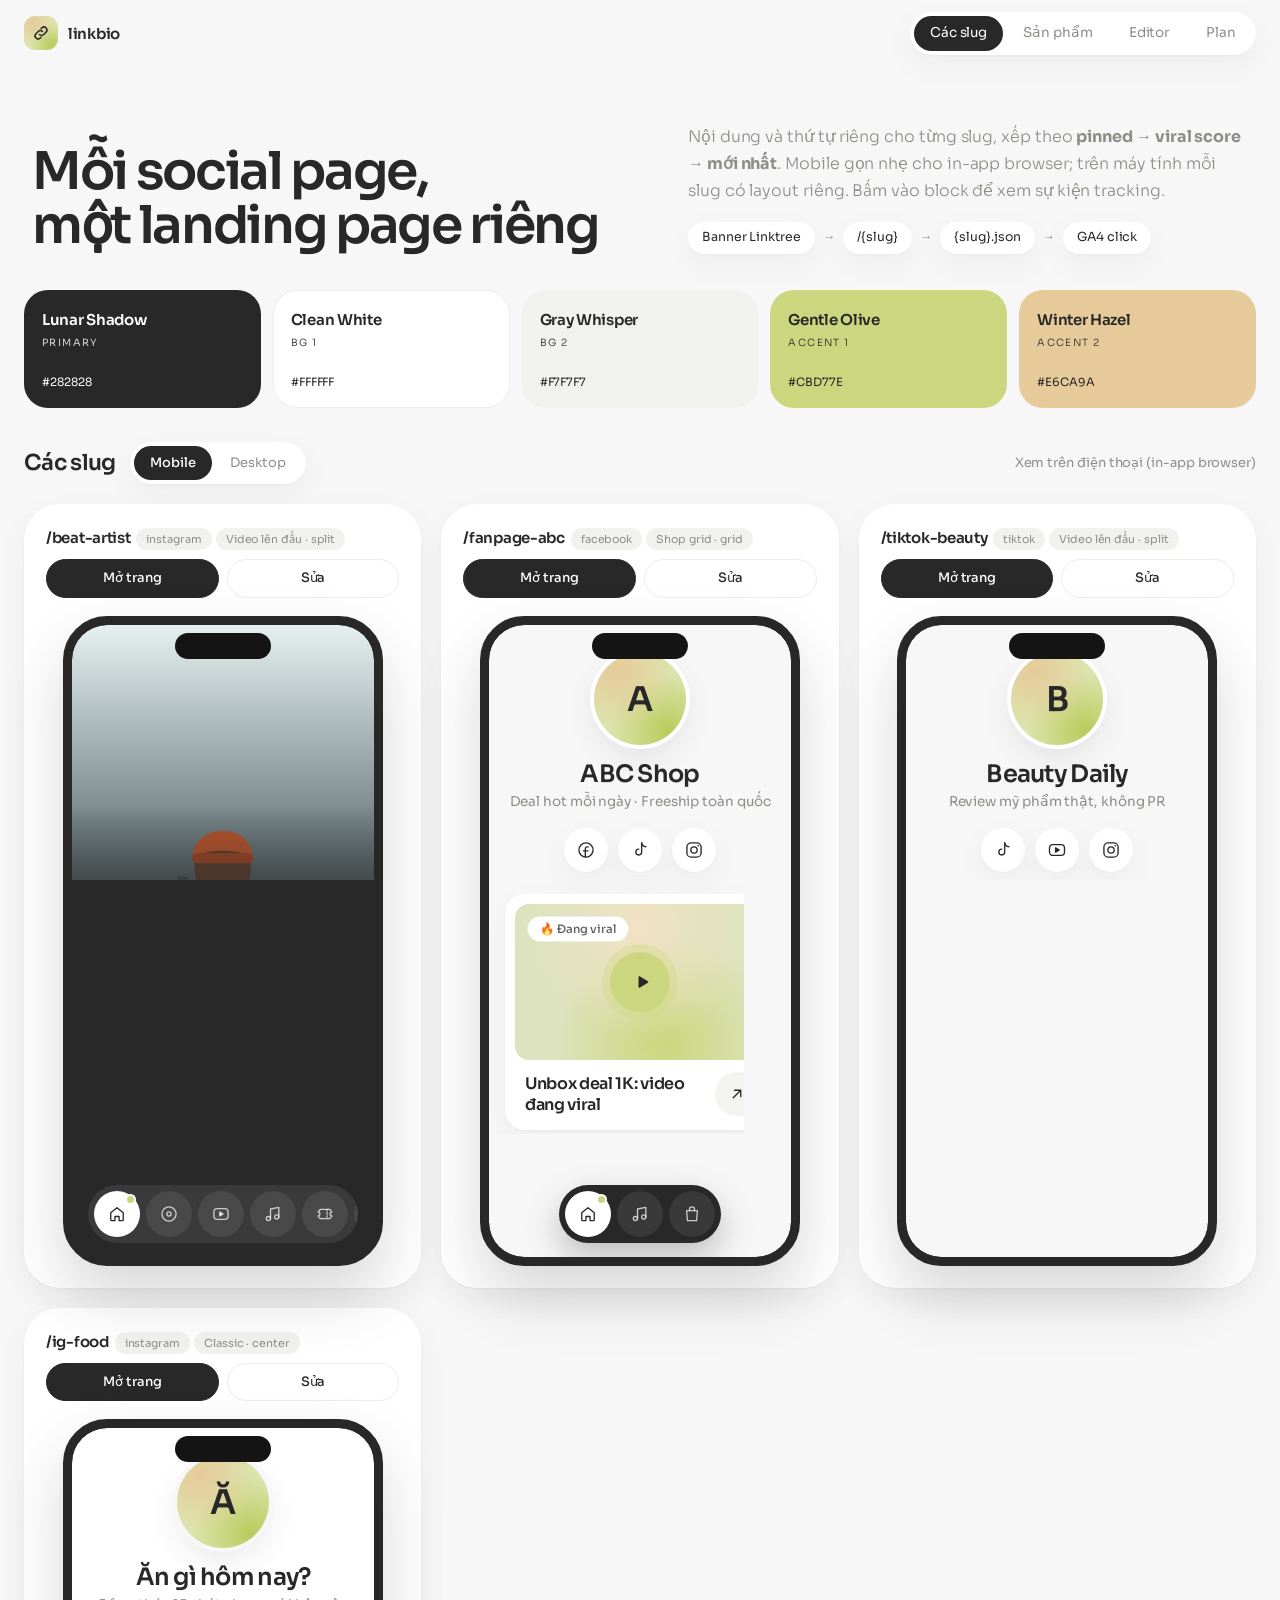
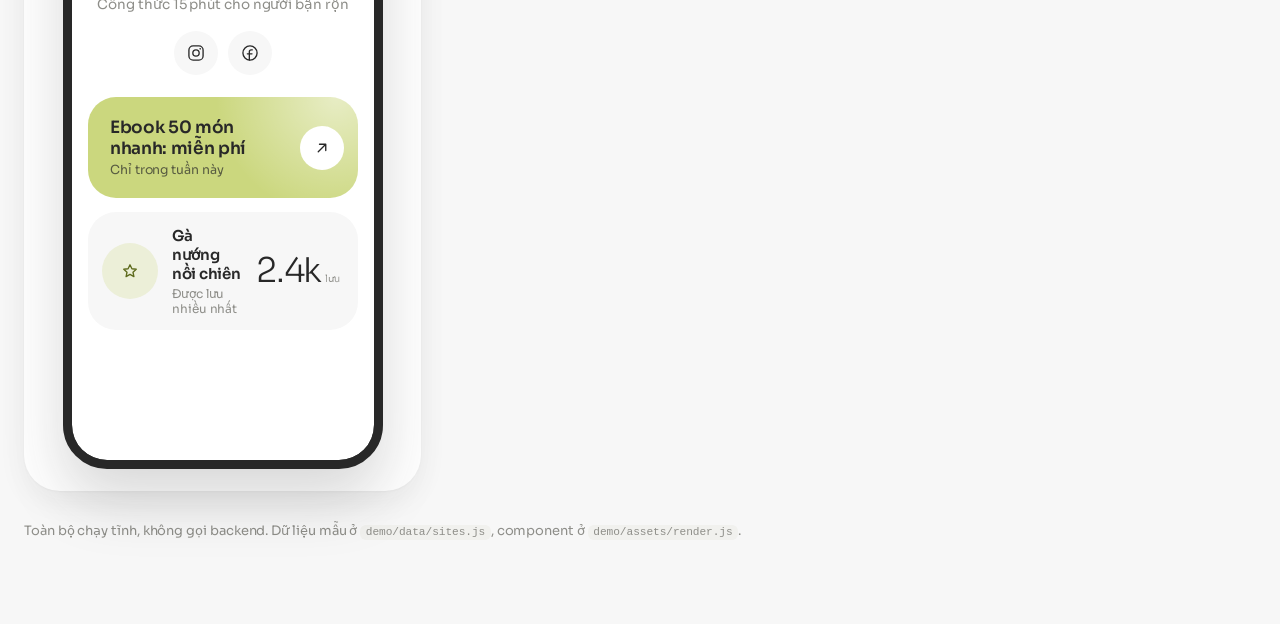
==== index.html @ 816f0310 "Smart Link-in-Bio: plan và demo UI tĩnh - plan.html: kế hoạch hệ thống - demo/: landing theo slug, t" ====
<!doctype html>
<html lang="vi">
<head>
<meta charset="utf-8">
<meta name="viewport" content="width=device-width, initial-scale=1">
<title>Link-in-Bio Demo</title>
<link rel="preconnect" href="https://fonts.googleapis.com"><link rel="preconnect" href="https://fonts.gstatic.com" crossorigin>
<link rel="stylesheet" href="https://fonts.googleapis.com/css2?family=Sora:wght@300;400;500;600;700&display=swap">
<link rel="stylesheet" href="assets/ui.css">
<style>
  main{max-width:1280px;margin:0 auto;padding:20px 24px 70px}
  .hero{display:grid;grid-template-columns:minmax(0,1.1fr) minmax(0,1fr);gap:40px;align-items:end;padding:36px 8px 30px}
  .hero h1{margin:0;font-size:52px;line-height:1.05;letter-spacing:-.045em;font-weight:600}
  .hero p{margin:0;color:var(--muted);font-size:16px;line-height:1.7;font-weight:300}
  .flow{display:flex;flex-wrap:wrap;gap:8px;margin-top:18px;font-size:12.5px;align-items:center}
  .flow span{background:var(--surface);border-radius:99px;padding:6px 14px;box-shadow:var(--shadow)}
  .flow b{color:var(--muted);font-weight:300}
  .swatches{display:grid;grid-template-columns:repeat(5,minmax(0,1fr));gap:12px;margin:6px 0 34px}
  .sw{border-radius:24px;padding:18px 18px 16px;min-height:118px;display:flex;flex-direction:column;justify-content:space-between}
  .sw b{font-size:15px;font-weight:600;letter-spacing:-.02em}
  .sw small{display:block;font-size:10px;letter-spacing:.14em;text-transform:uppercase;opacity:.8;margin-top:4px}
  .sw span{font-size:11.5px}
  .bar{display:flex;align-items:center;gap:14px;margin-bottom:20px;flex-wrap:wrap}
  .bar h2{margin:0;font-size:22px;letter-spacing:-.03em;font-weight:600}
  .bar .muted{color:var(--muted);font-size:13px;margin-left:auto}
  .grid{display:grid;grid-template-columns:repeat(auto-fill,minmax(340px,1fr));gap:20px}
  .desk .grid{grid-template-columns:1fr}
  .site{background:var(--surface);border-radius:36px;padding:22px;display:flex;flex-direction:column;align-items:center;gap:18px;box-shadow:var(--shadow)}
  .site .meta{width:100%;display:flex;justify-content:space-between;align-items:center;gap:10px;flex-wrap:wrap}
  .site .slug{font-weight:600;letter-spacing:-.02em;font-size:15px;margin-right:6px}
  .site .pf{font-size:11px;color:var(--muted);background:var(--surface-2);border-radius:99px;padding:4px 10px;margin-right:4px}
  .site .acts{display:flex;gap:8px}
  body:not(.desk) .site .acts{width:100%}
  body:not(.desk) .site .acts .btn{flex:1;justify-content:center}
  .browser .vp{position:relative;overflow:hidden}
  .browser iframe{position:absolute;left:0;top:0;width:1440px;height:900px;border:0;transform-origin:0 0}
  .desk .phone-frame{display:none}
  body:not(.desk) .browser{display:none}
  .note{margin-top:30px;font-size:13px;color:var(--muted)}
  @media (max-width:900px){.hero{grid-template-columns:1fr;gap:16px}.hero h1{font-size:38px}.swatches{grid-template-columns:repeat(3,minmax(0,1fr))}}
  @media (max-width:700px){main{padding:12px 16px 60px}.grid{grid-template-columns:1fr}.swatches{grid-template-columns:repeat(2,minmax(0,1fr))}}
</style>
</head>
<body>
<div class="topbar">
  <a class="brand" href="index.html"><span class="mark"><svg viewBox="0 0 24 24" fill="none" stroke="currentColor" stroke-width="2" stroke-linecap="round"><path d="M10 14a4 4 0 0 0 5.7 0l3-3a4 4 0 0 0-5.7-5.7l-1 1"/><path d="M14 10a4 4 0 0 0-5.7 0l-3 3a4 4 0 0 0 5.7 5.7l1-1"/></svg></span>linkbio</a>
  <nav>
    <a class="on" href="index.html">Các slug</a>
    <a href="products.html">Sản phẩm</a>
    <a href="editor.html">Editor</a>
    <a href="../plan.html">Plan</a>
  </nav>
</div>
<main>
  <div class="hero">
    <h1>Mỗi social page,<br>một landing page riêng</h1>
    <div>
      <p>Nội dung và thứ tự riêng cho từng slug, xếp theo <b>pinned → viral score → mới nhất</b>. Mobile gọn nhẹ cho in-app browser; trên máy tính mỗi slug có layout riêng. Bấm vào block để xem sự kiện tracking.</p>
      <div class="flow"><span>Banner Linktree</span><b>→</b><span>/{slug}</span><b>→</b><span>{slug}.json</span><b>→</b><span>GA4 click</span></div>
    </div>
  </div>

  <div class="swatches" aria-label="Bảng màu">
    <div class="sw" style="background:#282828;color:#fff"><div><b>Lunar Shadow</b><small>Primary</small></div><span>#282828</span></div>
    <div class="sw" style="background:#fff;color:#282828;box-shadow:inset 0 0 0 1px #ECECE8"><div><b>Clean White</b><small>BG 1</small></div><span>#FFFFFF</span></div>
    <div class="sw" style="background:#F1F1EE;color:#282828"><div><b>Gray Whisper</b><small>BG 2</small></div><span>#F7F7F7</span></div>
    <div class="sw" style="background:#CBD77E;color:#282828"><div><b>Gentle Olive</b><small>Accent 1</small></div><span>#CBD77E</span></div>
    <div class="sw" style="background:#E6CA9A;color:#282828"><div><b>Winter Hazel</b><small>Accent 2</small></div><span>#E6CA9A</span></div>
  </div>

  <div class="bar">
    <h2>Các slug</h2>
    <div class="seg"><button type="button" data-dev="mobile" class="on">Mobile</button><button type="button" data-dev="desktop">Desktop</button></div>
    <span class="muted" id="hint">Xem trên điện thoại (in-app browser)</span>
  </div>
  <div class="grid" id="grid"></div>
  <p class="note">Toàn bộ chạy tĩnh, không gọi backend. Dữ liệu mẫu ở <code>demo/data/sites.js</code>, component ở <code>demo/assets/render.js</code>.</p>
</main>
<script src="data/templates.js"></script>
<script src="data/sites.js"></script>
<script>
(function(){
  var sites = window["LINK_SITES"], grid = document.getElementById('grid');
  var W = 1440, H = 900;
  Object.keys(sites).forEach(function(slug){
    var s = sites[slug], card = document.createElement('div');
    card.className = 'site';
    var q = encodeURIComponent(slug), src = 'page.html?slug=' + q + '&embed=1';
    var T = window.LINK_TEMPLATES || {}, tp = T[s.template] || {}, lay = (tp.name || s.template || 'classic') + ' · ' + (tp.desktop || 'center');
    card.innerHTML =
      '<div class="meta"><span><span class="slug">/' + slug + '</span><span class="pf">' + s.source.platform + '</span><span class="pf">' + lay + '</span></span>' +
      '<span class="acts"><a class="btn primary" href="page.html?slug=' + q + '">Mở trang</a><a class="btn" href="editor.html?slug=' + q + '">Sửa</a></span></div>' +
      '<div class="phone-frame"><iframe loading="lazy" title="' + slug + ' mobile" src="' + src + '"></iframe></div>' +
      '<div class="browser"><div class="tb"><i></i><i></i><i></i><span>links.example.com/' + slug + '</span></div><div class="vp"><iframe loading="lazy" title="' + slug + ' desktop" data-src="' + src + '"></iframe></div></div>';
    grid.appendChild(card);
  });

  function fit(){
    document.querySelectorAll('.browser .vp').forEach(function(vp){
      var s = vp.clientWidth / W, f = vp.firstElementChild;
      f.style.transform = 'scale(' + s + ')';
      vp.style.height = Math.round(H * s) + 'px';
    });
  }
  function setDev(d){
    document.body.classList.toggle('desk', d === 'desktop');
    document.querySelectorAll('[data-dev]').forEach(function(b){ b.classList.toggle('on', b.getAttribute('data-dev') === d); });
    document.getElementById('hint').textContent = d === 'desktop' ? 'Mô phỏng màn hình ' + W + '×' + H + ' (thu nhỏ cho vừa khung)' : 'Xem trên điện thoại (in-app browser)';
    if (d === 'desktop') {
      document.querySelectorAll('iframe[data-src]').forEach(function(f){ f.src = f.getAttribute('data-src'); f.removeAttribute('data-src'); });
      fit();
    }
    try { localStorage.setItem('linkbio-hub-dev', d); } catch (e) {}
  }
  document.querySelectorAll('[data-dev]').forEach(function(b){ b.addEventListener('click', function(){ setDev(b.getAttribute('data-dev')); }); });
  window.addEventListener('resize', fit);
  var saved = 'mobile'; try { saved = localStorage.getItem('linkbio-hub-dev') || 'mobile'; } catch (e) {}
  setDev(saved);
})();
</script>
</body>
</html>
---- assets/ui.css ----
/* Giao diện chung cho hub và editor.
   Design system: Sora · #282828 · #FFFFFF · #F7F7F7 · olive #CBD77E · hazel #E6CA9A */
:root{
  --bg:#F7F7F7; --surface:#FFFFFF; --surface-2:#F1F1EE; --text:#282828; --muted:#8E8E89;
  --border:#ECECE8; --accent:#7E8E22; --accent-soft:#EEF3D2; --olive:#CBD77E; --hazel:#E6CA9A;
  --ink:#282828; --on-ink:#FFFFFF; --ok:#5d7a1c; --ok-soft:#eef3d2;
  --code-bg:#282828; --code-text:#EDEDE9;
  --shadow:0 1px 2px rgba(40,40,40,.03),0 10px 30px rgba(40,40,40,.05);
  --r:28px;
}
@media (prefers-color-scheme: dark){
  :root:not([data-theme="light"]){
    --bg:#1E1E1E; --surface:#282828; --surface-2:#333333; --text:#F7F7F7; --muted:#9a9a93;
    --border:#363636; --accent:#CBD77E; --accent-soft:#353a1f; --ink:#F7F7F7; --on-ink:#282828;
    --code-bg:#141414; --shadow:none;
  }
}
*{box-sizing:border-box}
body{margin:0;background:var(--bg);color:var(--text);font:14.5px/1.55 "Sora",-apple-system,BlinkMacSystemFont,"Segoe UI",Roboto,sans-serif;-webkit-font-smoothing:antialiased;letter-spacing:-.005em}
a{color:var(--accent)}
code{font-family:ui-monospace,SFMono-Regular,Menlo,monospace;font-size:.86em;background:var(--surface-2);padding:.12em .5em;border-radius:6px}

/* Brand mark: gradient mờ olive/hazel */
.mark{width:34px;height:34px;border-radius:11px;display:grid;place-items:center;color:#282828;flex:none;
  background:radial-gradient(circle at 25% 20%,#E6CA9A 0,transparent 60%),radial-gradient(circle at 80% 85%,#B9CB5C 0,transparent 55%),#DCE5AE}
.mark svg{width:18px;height:18px}

.topbar{display:flex;align-items:center;gap:14px;padding:12px 24px;background:var(--bg);position:sticky;top:0;z-index:5;backdrop-filter:blur(10px)}
.topbar .brand{font-weight:600;font-size:15px;display:flex;align-items:center;gap:10px;color:var(--text);text-decoration:none;letter-spacing:-.02em}
.topbar nav{display:flex;gap:4px;margin-left:auto;flex-wrap:wrap;background:var(--surface);padding:4px;border-radius:99px;box-shadow:var(--shadow)}
.topbar nav a{color:var(--muted);text-decoration:none;padding:7px 16px;border-radius:99px;font-size:13.5px}
.topbar nav a:hover{color:var(--text)}
.topbar nav a.on{background:var(--ink);color:var(--on-ink)}

.btn{display:inline-flex;align-items:center;gap:6px;font:inherit;font-size:13px;font-weight:500;padding:8px 16px;border-radius:99px;border:1px solid var(--border);background:var(--surface);color:var(--text);cursor:pointer;text-decoration:none;transition:background .15s,border-color .15s}
.btn:hover{border-color:var(--muted)}
.btn.primary{background:var(--ink);border-color:var(--ink);color:var(--on-ink)}
.btn.olive{background:var(--olive);border-color:var(--olive);color:#282828}
.btn.sm{padding:5px 11px;font-size:12px}

.seg{display:inline-flex;background:var(--surface);border-radius:99px;padding:4px;gap:2px;box-shadow:var(--shadow)}
.seg button{font:inherit;font-size:13px;border:0;background:transparent;color:var(--muted);padding:7px 16px;border-radius:99px;cursor:pointer}
.seg button.on{background:var(--ink);color:var(--on-ink);font-weight:500}

.phone-frame{width:320px;max-width:100%;height:650px;border-radius:44px;border:9px solid #282828;background:#282828;overflow:hidden;box-shadow:0 30px 60px rgba(40,40,40,.18);position:relative}
.phone-frame::before{content:"";position:absolute;top:8px;left:50%;transform:translateX(-50%);width:96px;height:26px;background:#141414;border-radius:99px;z-index:2}
.phone-frame iframe,.phone-frame .screen{width:100%;height:100%;border:0;display:block;border-radius:35px;overflow-y:auto;scrollbar-width:none}
.phone-frame .screen::-webkit-scrollbar{display:none}

.browser{width:100%;border-radius:22px;overflow:hidden;background:var(--surface);box-shadow:0 30px 60px rgba(40,40,40,.12)}
.browser .bar,.browser .tb{height:38px;background:var(--surface);display:flex;align-items:center;gap:7px;padding:0 16px;border-bottom:1px solid var(--border)}
.browser .bar i,.browser .tb i{width:10px;height:10px;border-radius:50%;background:var(--border)}
.browser .bar span,.browser .tb span{margin-left:10px;font-size:11.5px;color:var(--text);font-weight:500;background:var(--surface-2);border-radius:99px;padding:4px 14px}

@media (max-width:700px){.topbar{padding:10px 16px}.topbar nav a{padding:6px 12px}}
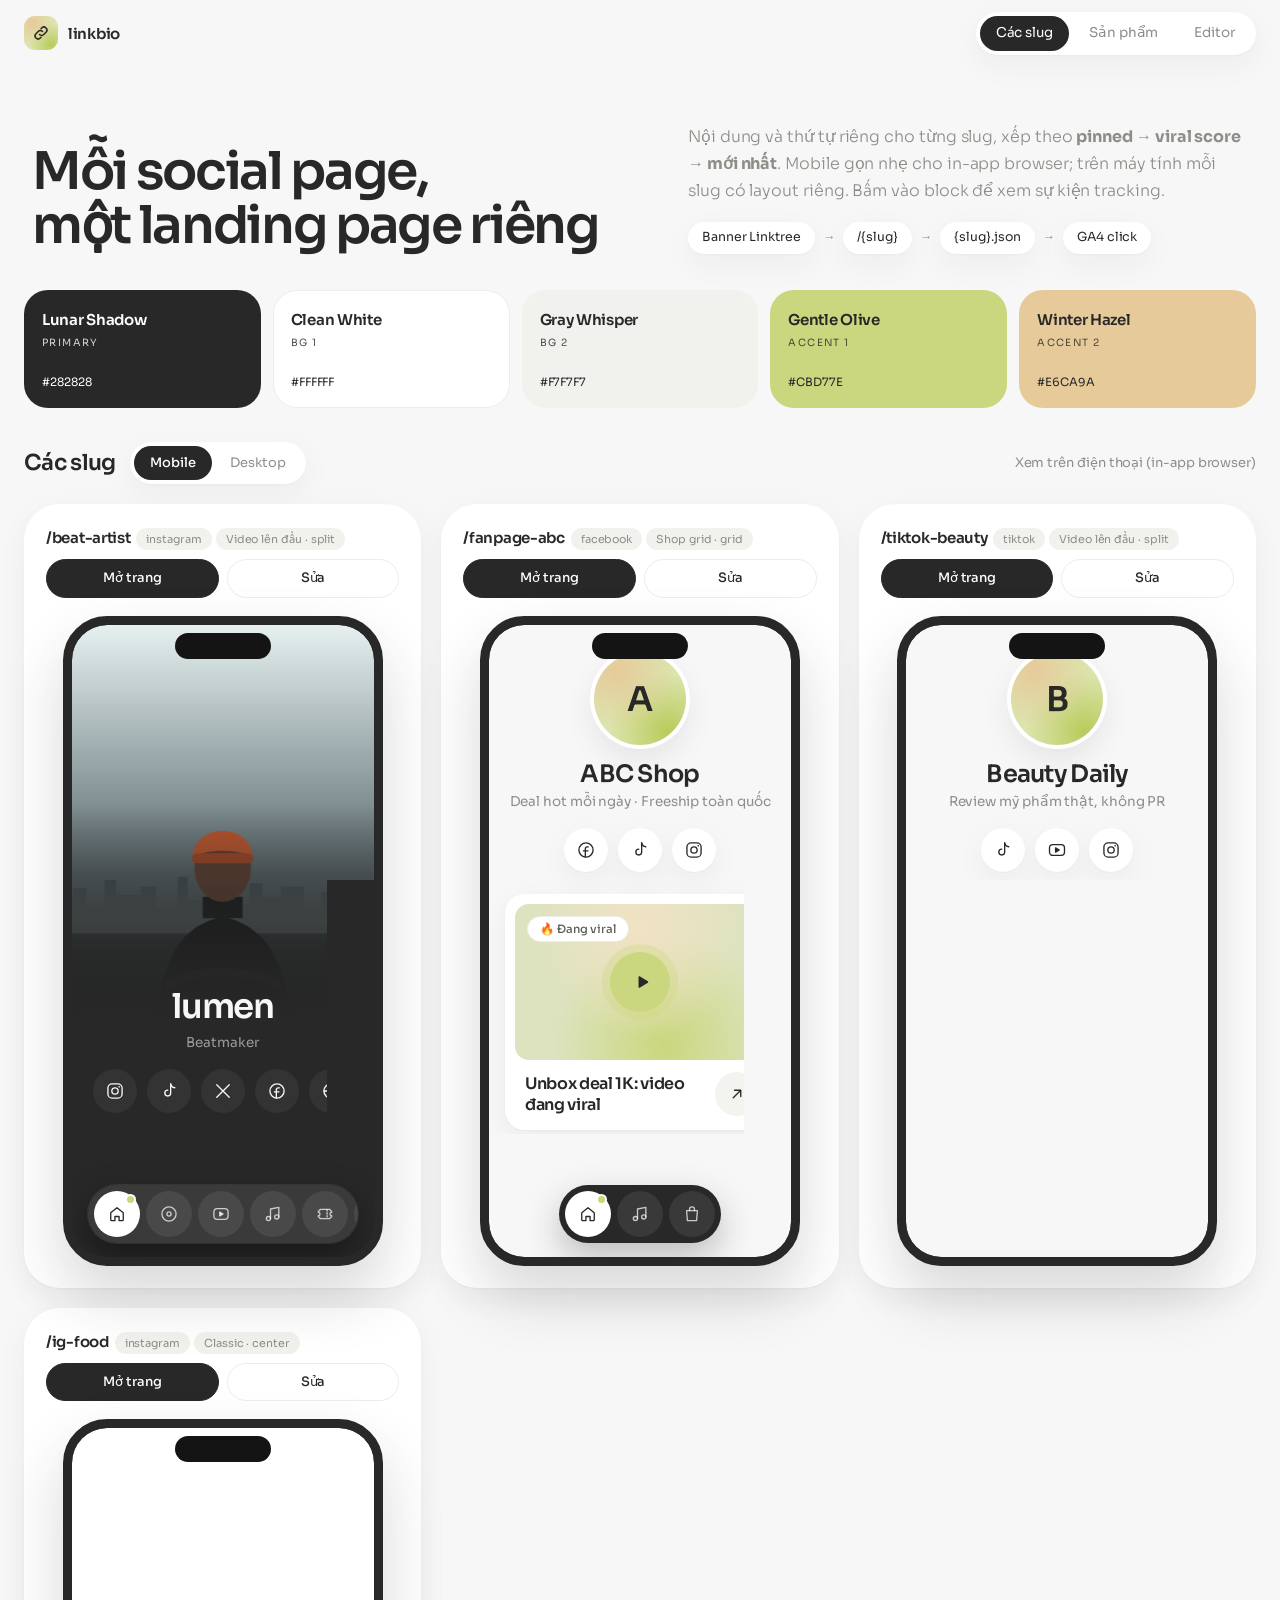
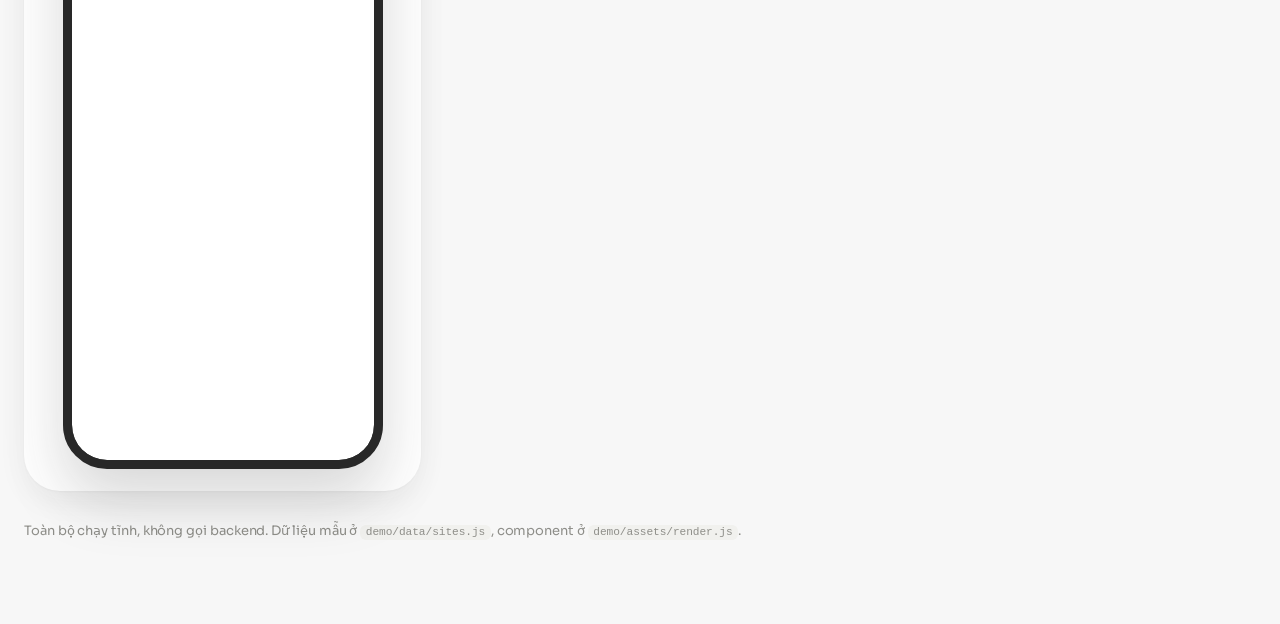
==== commit e4fe0eb7: "Deploy riêng thư mục demo/ lên Vercel - demo/ là thư mục gốc của site, bỏ link Plan (plan.html không" ====
--- a/index.html
+++ b/index.html
@@ -48,7 +48,6 @@
     <a class="on" href="index.html">Các slug</a>
     <a href="products.html">Sản phẩm</a>
     <a href="editor.html">Editor</a>
-    <a href="../plan.html">Plan</a>
   </nav>
 </div>
 <main>
